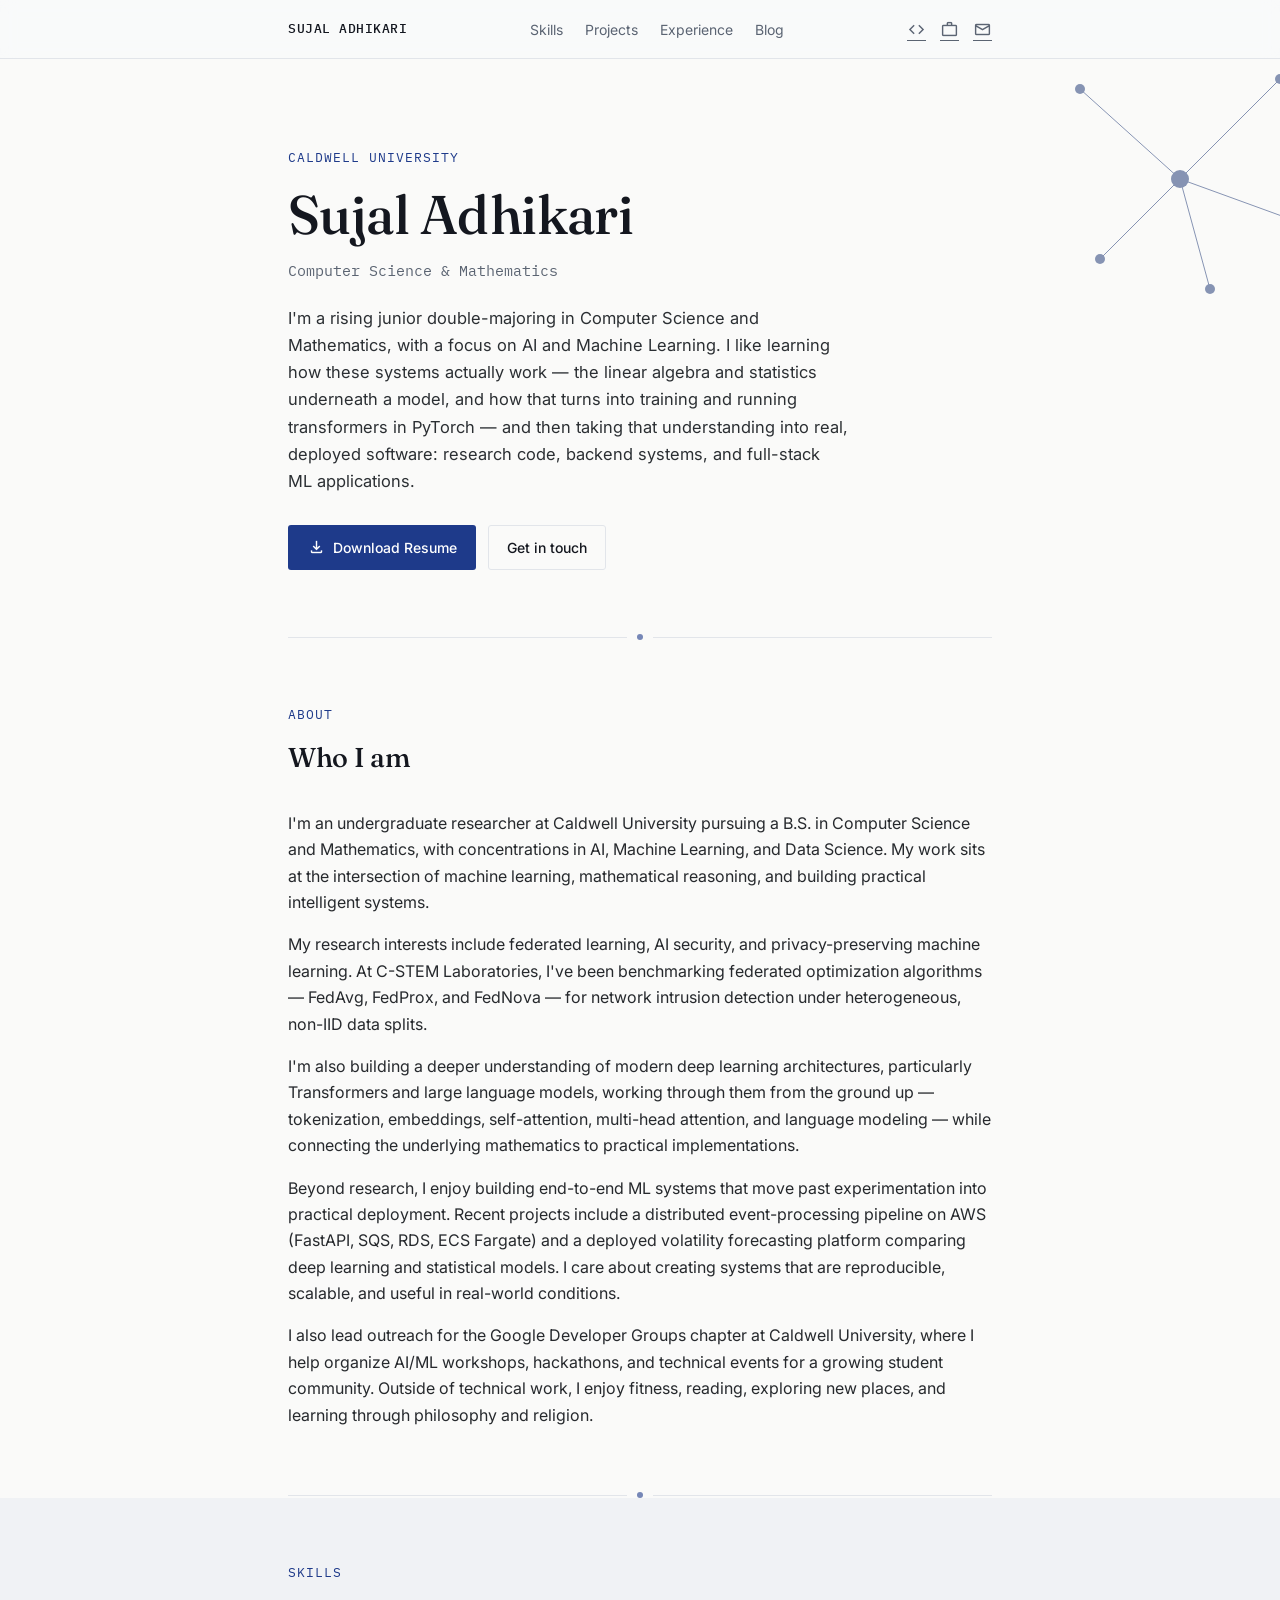
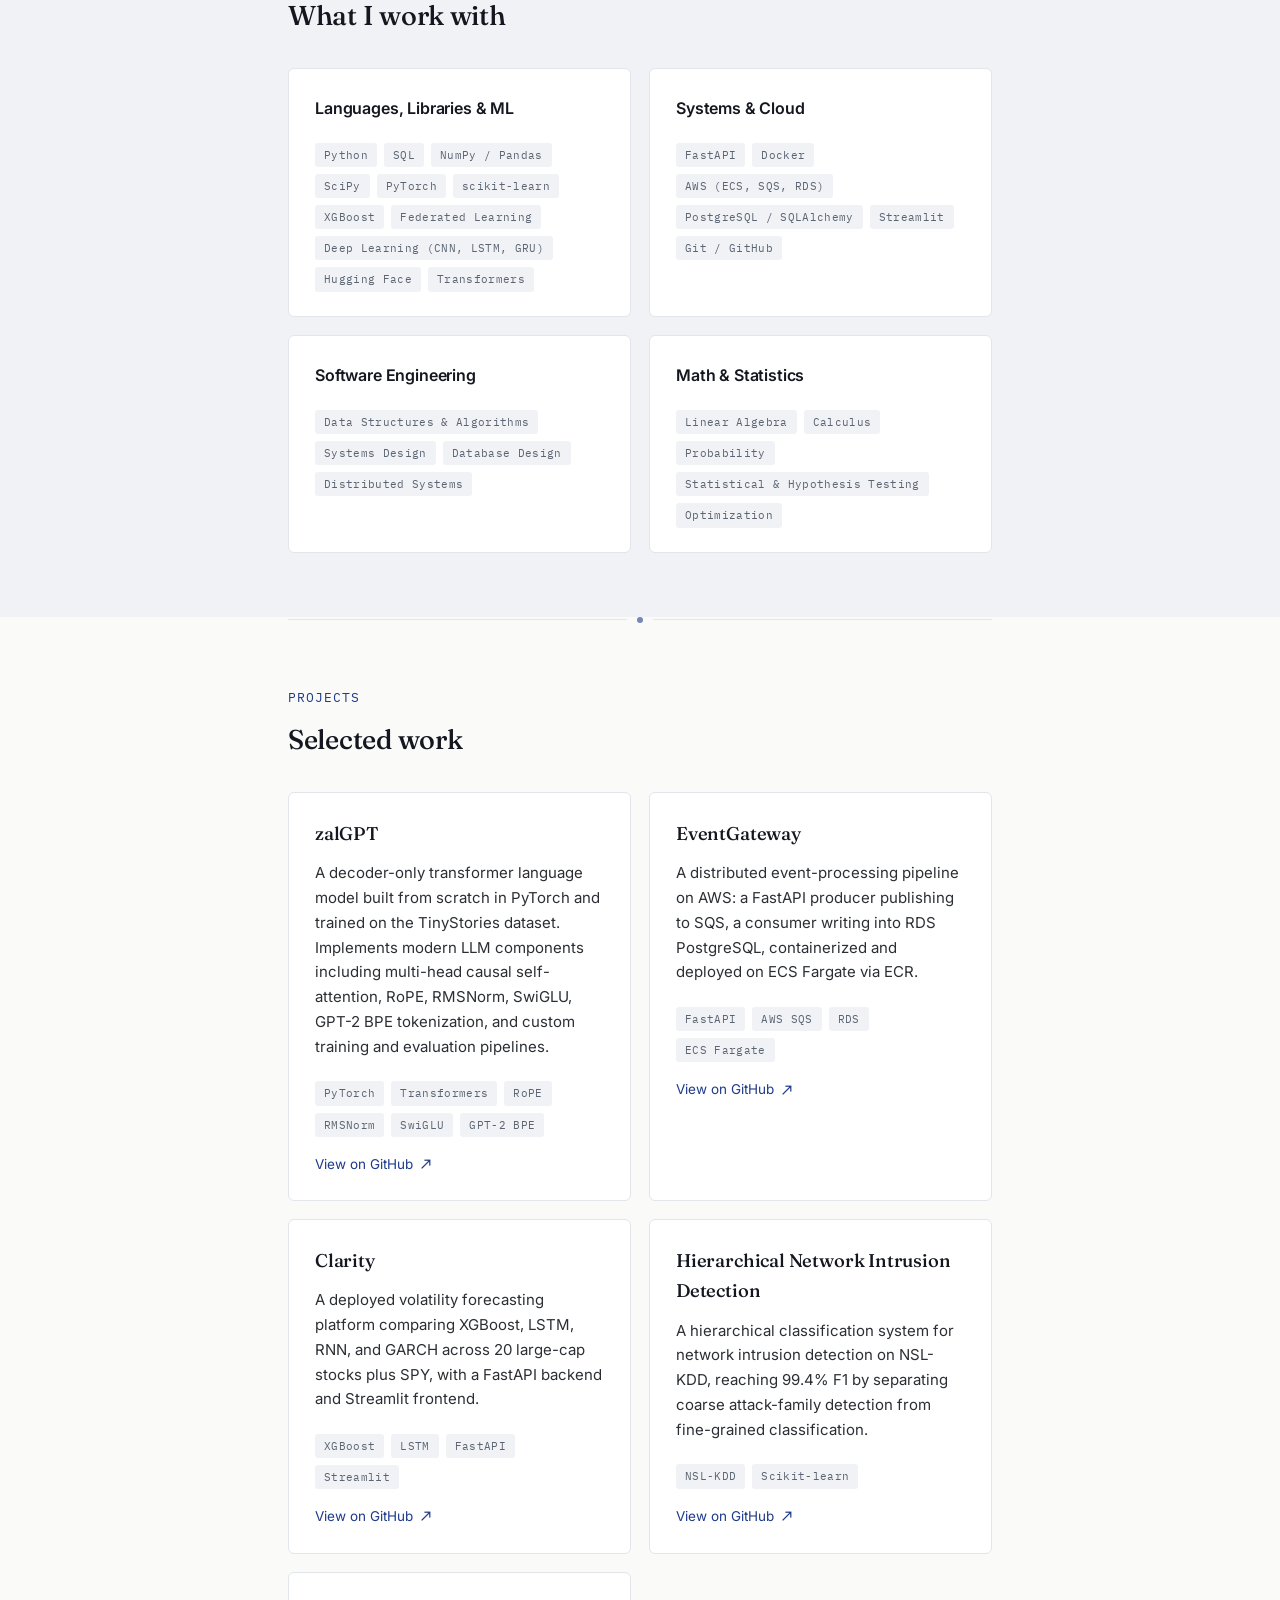
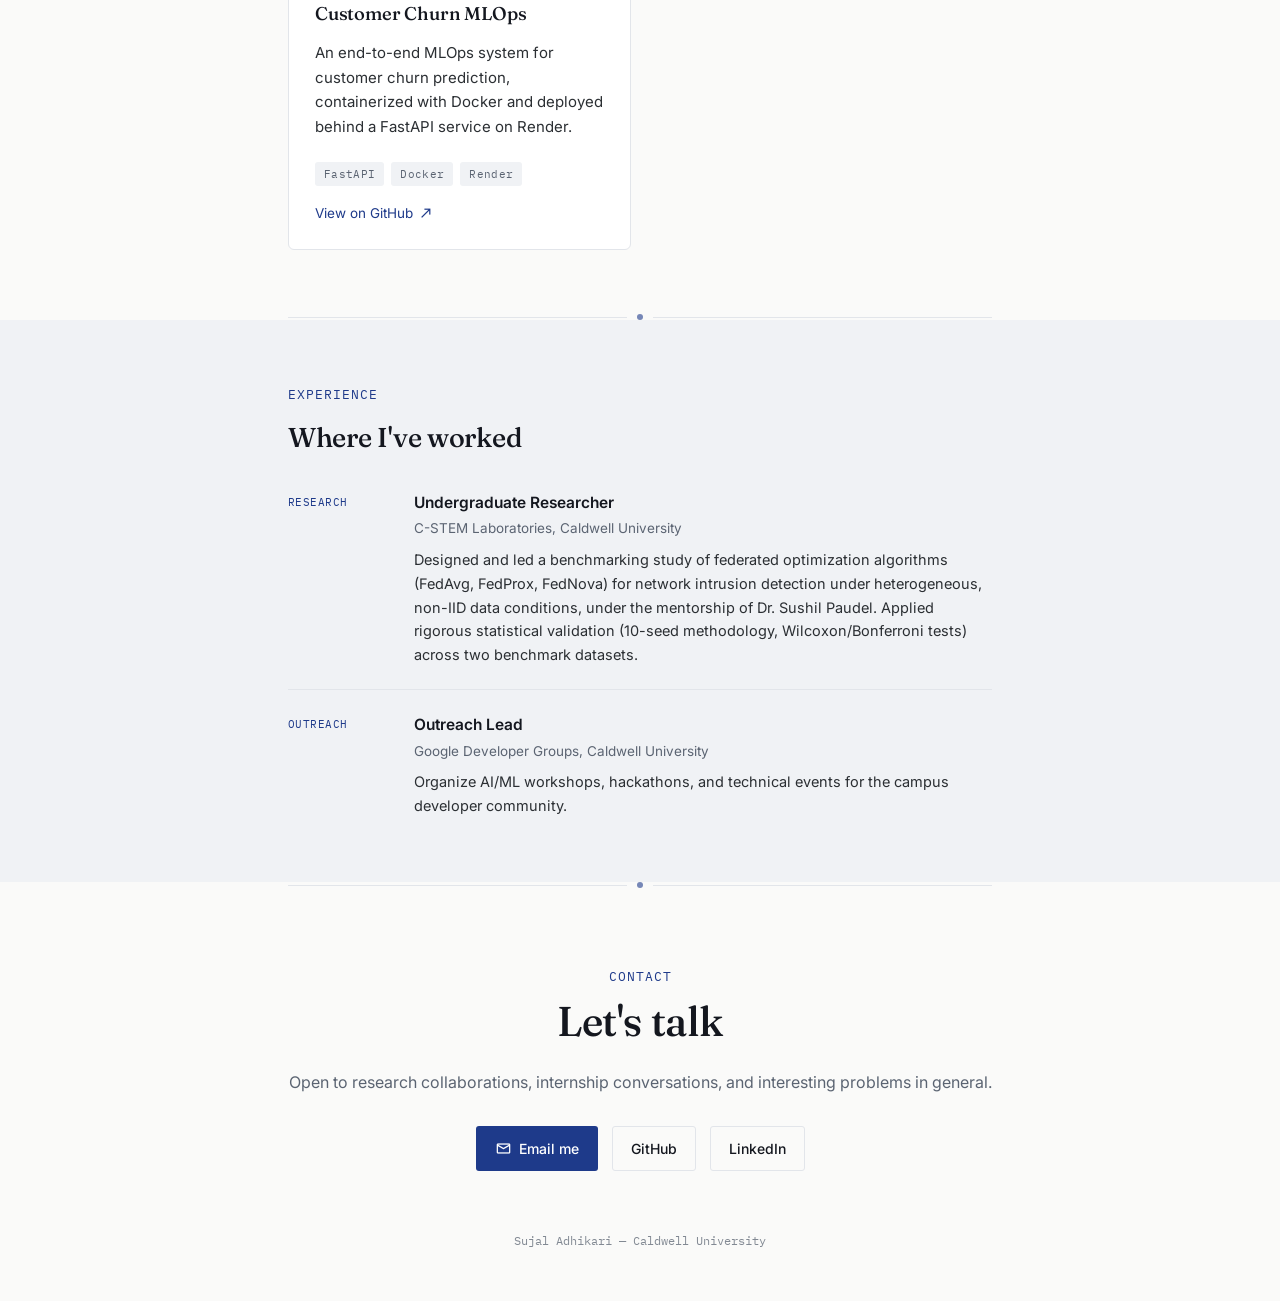
==== index.html @ 9b99e9af "nth for now" ====
<!DOCTYPE html>
<html lang="en">
<head>
<meta charset="UTF-8">
<meta name="viewport" content="width=device-width, initial-scale=1.0">
<title>Sujal Adhikari</title>
<meta name="description" content="Sujal Adhikari — Computer Science &amp; Mathematics student at Caldwell University.">

<link rel="preconnect" href="https://fonts.googleapis.com">
<link rel="preconnect" href="https://fonts.gstatic.com" crossorigin>
<link href="https://fonts.googleapis.com/css2?family=Fraunces:opsz,wght@9..144,400;9..144,500;9..144,600&family=Inter:wght@400;500;600&family=IBM+Plex+Mono:wght@400;500&display=swap" rel="stylesheet">
<link rel="stylesheet" href="https://fonts.googleapis.com/css2?family=Material+Symbols+Outlined:opsz,wght,FILL,GRAD@20,400,0,0" />

<link rel="stylesheet" href="style.css">
</head>
<body>

<header class="nav">
  <div class="nav-inner">
    <a href="#top" class="nav-name">SUJAL ADHIKARI</a>
    <nav>
      <ul class="nav-links">
        <li><a href="#skills">Skills</a></li>
        <li><a href="#projects">Projects</a></li>
        <li><a href="#experience">Experience</a></li>
        <li><a href="#blog">Blog</a></li>
      </ul>
    </nav>
    <div class="nav-icons">
      <a href="https://github.com/suzaladhikari" target="_blank" rel="noopener" aria-label="GitHub">
        <span class="material-symbols-outlined">code</span>
      </a>
      <a href="https://linkedin.com/in/sujaladhikari3" target="_blank" rel="noopener" aria-label="LinkedIn">
        <span class="material-symbols-outlined">work</span>
      </a>
      <a href="mailto:youremail@example.com" aria-label="Email">
        <span class="material-symbols-outlined">mail</span>
      </a>
    </div>
  </div>
</header>

<main id="top">

  <!-- HERO -->
  <section class="hero">
    <svg class="hero-net" viewBox="0 0 320 320" fill="none" xmlns="http://www.w3.org/2000/svg" aria-hidden="true">
      <line x1="160" y1="160" x2="60" y2="70" stroke="#28407A" stroke-width="1"/>
      <line x1="160" y1="160" x2="260" y2="60" stroke="#28407A" stroke-width="1"/>
      <line x1="160" y1="160" x2="270" y2="200" stroke="#28407A" stroke-width="1"/>
      <line x1="160" y1="160" x2="80" y2="240" stroke="#28407A" stroke-width="1"/>
      <line x1="160" y1="160" x2="190" y2="270" stroke="#28407A" stroke-width="1"/>
      <circle cx="160" cy="160" r="9" fill="#28407A"/>
      <circle cx="60" cy="70" r="5" fill="#28407A"/>
      <circle cx="260" cy="60" r="5" fill="#28407A"/>
      <circle cx="270" cy="200" r="5" fill="#28407A"/>
      <circle cx="80" cy="240" r="5" fill="#28407A"/>
      <circle cx="190" cy="270" r="5" fill="#28407A"/>
    </svg>
    <div class="wrap">
      <div class="eyebrow">Caldwell University</div>
      <h1>Sujal Adhikari</h1>
      <div class="role">Computer Science &amp; Mathematics</div>
      <p class="lede">
        I'm a rising junior double-majoring in Computer Science and Mathematics, with a focus on AI and
        Machine Learning. I like learning how these systems actually work — the linear algebra and
        statistics underneath a model, and how that turns into training and running transformers in
        PyTorch — and then taking that understanding into real, deployed software: research code,
        backend systems, and full-stack ML applications.
      </p>
      <div class="hero-actions">
        <a class="btn btn-primary" href="SujalAdhikari_Resume.pdf" download>
          <span class="material-symbols-outlined" aria-hidden="true">download</span>
          Download Resume
        </a>
        <a class="btn btn-secondary" href="#contact">Get in touch</a>
      </div>
    </div>
  </section>

  <div class="divider"><div class="line"></div><div class="node"></div><div class="line"></div></div>

  <!-- ABOUT -->
  <section id="about">
    <div class="wrap reveal">
      <div class="section-head">
        <div class="eyebrow">About</div>
        <h2>Who I am</h2>
      </div>

      <div class="about-body">
        <p>
          I'm an undergraduate researcher at Caldwell University pursuing a B.S. in Computer Science and
          Mathematics, with concentrations in AI, Machine Learning, and Data Science. My work sits at the
          intersection of machine learning, mathematical reasoning, and building practical intelligent systems.
        </p>
        <p>
          My research interests include federated learning, AI security, and privacy-preserving machine
          learning. At C-STEM Laboratories, I've been benchmarking federated optimization algorithms —
          FedAvg, FedProx, and FedNova — for network intrusion detection under heterogeneous, non-IID
          data splits.
        </p>
        <p>
          I'm also building a deeper understanding of modern deep learning architectures, particularly
          Transformers and large language models, working through them from the ground up — tokenization,
          embeddings, self-attention, multi-head attention, and language modeling — while connecting the
          underlying mathematics to practical implementations.
        </p>
        <p>
          Beyond research, I enjoy building end-to-end ML systems that move past experimentation into
          practical deployment. Recent projects include a distributed event-processing pipeline on AWS
          (FastAPI, SQS, RDS, ECS Fargate) and a deployed volatility forecasting platform comparing deep
          learning and statistical models. I care about creating systems that are reproducible, scalable,
          and useful in real-world conditions.
        </p>
        <p>
          I also lead outreach for the Google Developer Groups chapter at Caldwell University, where I help
          organize AI/ML workshops, hackathons, and technical events for a growing student community. Outside
          of technical work, I enjoy fitness, reading, exploring new places, and learning through philosophy
          and religion.
        </p>
      </div>
    </div>
  </section>

  <div class="divider"><div class="line"></div><div class="node"></div><div class="line"></div></div>

  <!-- SKILLS -->
  <section class="alt" id="skills">
    <div class="wrap reveal">
      <div class="section-head">
        <div class="eyebrow">Skills</div>
        <h2>What I work with</h2>
      </div>

      <div class="grid-2">
        <div class="card skill-card">
          <h3>Languages, Libraries &amp; ML</h3>
          <div class="tag-row">
            <span class="tag">Python</span><span class="tag">SQL</span>
            <span class="tag">NumPy / Pandas</span><span class="tag">SciPy</span>
            <span class="tag">PyTorch</span><span class="tag">scikit-learn</span>
            <span class="tag">XGBoost</span><span class="tag">Federated Learning</span>
            <span class="tag">Deep Learning (CNN, LSTM, GRU)</span><span class="tag">Hugging Face</span>
            <span class="tag">Transformers</span>
          </div>
        </div>
        <div class="card skill-card">
          <h3>Systems &amp; Cloud</h3>
          <div class="tag-row">
            <span class="tag">FastAPI</span><span class="tag">Docker</span>
            <span class="tag">AWS (ECS, SQS, RDS)</span><span class="tag">PostgreSQL / SQLAlchemy</span>
            <span class="tag">Streamlit</span><span class="tag">Git / GitHub</span>
          </div>
        </div>
        <div class="card skill-card">
          <h3>Software Engineering</h3>
          <div class="tag-row">
            <span class="tag">Data Structures &amp; Algorithms</span><span class="tag">Systems Design</span>
            <span class="tag">Database Design</span><span class="tag">Distributed Systems</span>
          </div>
        </div>
        <div class="card skill-card">
          <h3>Math &amp; Statistics</h3>
          <div class="tag-row">
            <span class="tag">Linear Algebra</span><span class="tag">Calculus</span>
            <span class="tag">Probability</span><span class="tag">Statistical &amp; Hypothesis Testing</span>
            <span class="tag">Optimization</span>
          </div>
        </div>
      </div>
    </div>
  </section>
  <div class="divider"><div class="line"></div><div class="node"></div><div class="line"></div></div>

  <!-- PROJECTS -->
  <section id="projects">
    <div class="wrap reveal">
      <div class="section-head">
        <div class="eyebrow">Projects</div>
        <h2>Selected work</h2>
      </div>

      <div class="grid-2">

        <div class="card">
          <h3>zalGPT</h3>
    <p>A decoder-only transformer language model built from scratch in PyTorch and trained on the TinyStories dataset. Implements modern LLM components including multi-head causal self-attention, RoPE, RMSNorm, SwiGLU, GPT-2 BPE tokenization, and custom training and evaluation pipelines.</p>
    <div class="tag-row">
      <span class="tag">PyTorch</span><span class="tag">Transformers</span>
      <span class="tag">RoPE</span><span class="tag">RMSNorm</span>
      <span class="tag">SwiGLU</span><span class="tag">GPT-2 BPE</span>
    </div>
    <a class="card-link" href="https://github.com/suzaladhikari/zalGPT" target="_blank" rel="noopener">
      View on GitHub <span class="material-symbols-outlined" style="font-size:16px; vertical-align:-3px;">north_east</span>
    </a>
  </div>


        <div class="card">
          <h3>EventGateway</h3>
          <p>A distributed event-processing pipeline on AWS: a FastAPI producer publishing to SQS,
             a consumer writing into RDS PostgreSQL, containerized and deployed on ECS Fargate via ECR.</p>
          <div class="tag-row">
            <span class="tag">FastAPI</span><span class="tag">AWS SQS</span>
            <span class="tag">RDS</span><span class="tag">ECS Fargate</span>
          </div>
          <a class="card-link" href="https://github.com/suzaladhikari" target="_blank" rel="noopener">
            View on GitHub <span class="material-symbols-outlined" style="font-size:16px; vertical-align:-3px;">north_east</span>
          </a>
        </div>

        <div class="card">
          <h3>Clarity</h3>
          <p>A deployed volatility forecasting platform comparing XGBoost, LSTM, RNN, and GARCH
             across 20 large-cap stocks plus SPY, with a FastAPI backend and Streamlit frontend.</p>
          <div class="tag-row">
            <span class="tag">XGBoost</span><span class="tag">LSTM</span>
            <span class="tag">FastAPI</span><span class="tag">Streamlit</span>
          </div>
          <a class="card-link" href="https://github.com/suzaladhikari/clarity" target="_blank" rel="noopener">
            View on GitHub <span class="material-symbols-outlined" style="font-size:16px; vertical-align:-3px;">north_east</span>
          </a>
        </div>

        <div class="card">
          <h3>Hierarchical Network Intrusion Detection</h3>
          <p>A hierarchical classification system for network intrusion detection on NSL-KDD,
             reaching 99.4% F1 by separating coarse attack-family detection from fine-grained classification.</p>
          <div class="tag-row">
            <span class="tag">NSL-KDD</span><span class="tag">Scikit-learn</span>
          </div>
          <a class="card-link" href="https://github.com/suzaladhikari" target="_blank" rel="noopener">
            View on GitHub <span class="material-symbols-outlined" style="font-size:16px; vertical-align:-3px;">north_east</span>
          </a>
        </div>

        <div class="card">
          <h3>Customer Churn MLOps</h3>
          <p>An end-to-end MLOps system for customer churn prediction, containerized with Docker
             and deployed behind a FastAPI service on Render.</p>
          <div class="tag-row">
            <span class="tag">FastAPI</span><span class="tag">Docker</span><span class="tag">Render</span>
          </div>
          <a class="card-link" href="https://github.com/suzaladhikari" target="_blank" rel="noopener">
            View on GitHub <span class="material-symbols-outlined" style="font-size:16px; vertical-align:-3px;">north_east</span>
          </a>
        </div>

      </div>
    </div>
  </section>

  <div class="divider"><div class="line"></div><div class="node"></div><div class="line"></div></div>

  <!-- EXPERIENCE -->
  <section class="alt" id="experience">
    <div class="wrap reveal">
      <div class="section-head">
        <div class="eyebrow">Experience</div>
        <h2>Where I've worked</h2>
      </div>

      <ul class="exp-list">
        <li class="exp-item">
          <div class="exp-tag">RESEARCH</div>
          <div class="exp-body">
            <h4>Undergraduate Researcher</h4>
            <div class="org">C-STEM Laboratories, Caldwell University</div>
            <p>Designed and led a benchmarking study of federated optimization algorithms (FedAvg, FedProx, FedNova)
               for network intrusion detection under heterogeneous, non-IID data conditions, under the mentorship of
               Dr. Sushil Paudel. Applied rigorous statistical validation (10-seed methodology, Wilcoxon/Bonferroni
               tests) across two benchmark datasets.</p>
          </div>
        </li>
        <li class="exp-item">
          <div class="exp-tag">OUTREACH</div>
          <div class="exp-body">
            <h4>Outreach Lead</h4>
            <div class="org">Google Developer Groups, Caldwell University</div>
            <p>Organize AI/ML workshops, hackathons, and technical events for the campus developer community.</p>
          </div>
        </li>
      </ul>
    </div>
  </section>

  <div class="divider"><div class="line"></div><div class="node"></div><div class="line"></div></div>

  <!-- BLOG -->
<!-- <section id="blog">
  <div class="wrap reveal">
    <div class="section-head">
      <div class="eyebrow">Blog</div>
    </div>

    <div class="blog-card">
      <div class="blog-header">
        <h3>Building a Transformer From Scratch: What Actually Makes a Difference?</h3>

        <button class="dropdown-btn" onclick="toggleSummary(this)">
          <span class="material-symbols-outlined">keyboard_arrow_down</span>
        </button>
      </div>

      <div class="blog-summary">
        <p>
          I compare different versions of my decoder-only transformer trained on
          TinyStories, testing architectural changes such as RoPE, RMSNorm, and
          SwiGLU to see how they affect training behavior and loss.
        </p>

        <a class="read-btn" href="transformer.html">
          Read article
          <span class="material-symbols-outlined">north_east</span>
        </a>
      </div>
    </div>
  </div>
</section> -->

</main>

<footer id="contact">
  <div class="wrap reveal">
    <div class="eyebrow">Contact</div>
    <h2>Let's talk</h2>
    <p>Open to research collaborations, internship conversations, and interesting problems in general.</p>
    <div class="contact-actions">
      <a class="btn btn-primary" href="mailto:youremail@example.com">
        <span class="material-symbols-outlined" style="font-size:17px; vertical-align:-3px;">mail</span> Email me
      </a>
      <a class="btn btn-secondary" href="https://github.com/suzaladhikari" target="_blank" rel="noopener">GitHub</a>
      <a class="btn btn-secondary" href="https://linkedin.com/in/sujaladhikari3" target="_blank" rel="noopener">LinkedIn</a>
    </div>
    <div class="foot-note">Sujal Adhikari — Caldwell University</div>
  </div>
</footer>

<script src="script.js"></script>

</body>
</html>
---- style.css ----
:root{
    --bg: #FAFAF9;
    --bg-alt: #F0F2F5;
    --text: #14171F;
    --text-muted: #5B6472;
    --accent: #1E3A8A;
    --accent-soft: #E8EDFB;
    --line: #E2E5EA;
    --max: 760px;
  }

  *{ box-sizing: border-box; }
  html{ scroll-behavior: smooth; }
  @media (prefers-reduced-motion: reduce){
    html{ scroll-behavior: auto; }
    *{ animation-duration: 0.001ms !important; animation-iteration-count: 1 !important; transition-duration: 0.001ms !important; }
  }

  body{
    margin:0;
    background: var(--bg);
    color: var(--text);
    font-family: 'Inter', sans-serif;
    font-size: 16px;
    line-height: 1.65;
    -webkit-font-smoothing: antialiased;
  }

  .material-symbols-outlined{
    font-variation-settings: 'opsz' 20, 'wght' 400, 'FILL' 0, 'GRAD' 0;
    font-size: 19px;
    vertical-align: -4px;
  }

  h1,h2,h3{
    font-family: 'Fraunces', serif;
    font-weight: 500;
    letter-spacing: -0.01em;
    margin: 0;
  }

  a{ color: inherit; }

  .wrap{
    max-width: var(--max);
    margin: 0 auto;
    padding: 0 28px;
  }

  .mono{ font-family: 'IBM Plex Mono', monospace; }

  .eyebrow{
    font-family: 'IBM Plex Mono', monospace;
    font-size: 12.5px;
    letter-spacing: 0.08em;
    text-transform: uppercase;
    color: var(--accent);
  }

  /* ---------- NAV ---------- */
  header.nav{
    position: sticky;
    top: 0;
    z-index: 50;
    background: rgba(249,250,251,0.86);
    backdrop-filter: blur(8px);
    border-bottom: 1px solid var(--line);
  }
  .nav-inner{
    max-width: var(--max);
    margin: 0 auto;
    padding: 16px 28px;
    display:flex;
    align-items:center;
    justify-content: space-between;
  }
  .nav-name{
    font-family: 'IBM Plex Mono', monospace;
    font-size: 13px;
    letter-spacing: 0.04em;
    font-weight: 500;
    text-decoration: none;
  }
  .nav-links{
    display:flex;
    gap: 22px;
    list-style:none;
    margin:0; padding:0;
  }
  .nav-links a{
    text-decoration:none;
    font-size: 14px;
    color: var(--text-muted);
    transition: color 0.15s ease;
  }
  .nav-links a:hover, .nav-links a:focus-visible{ color: var(--text); }
  .nav-icons{ display:flex; gap: 14px; align-items:center; }
  .nav-icons a{
    color: var(--text-muted);
    display:flex;
    transition: color 0.15s ease;
  }
  .nav-icons a:hover, .nav-icons a:focus-visible{ color: var(--accent); }

  @media (max-width: 560px){
    .nav-links{ display:none; }
  }

  a:focus-visible, button:focus-visible{
    outline: 2px solid var(--accent);
    outline-offset: 3px;
    border-radius: 2px;
  }

  /* ---------- HERO ---------- */
  .hero{
    position: relative;
    padding: 88px 0 64px;
    overflow: hidden;
  }
  .hero-net{
    position: absolute;
    top: -40px;
    right: -60px;
    width: 320px;
    height: 320px;
    opacity: 0.55;
    pointer-events: none;
  }
  @media (max-width: 700px){ .hero-net{ display:none; } }

  .hero .eyebrow{ margin-bottom: 18px; }
  .hero h1{
    font-size: clamp(2.4rem, 6vw, 3.4rem);
    line-height: 1.08;
  }
  .hero .role{
    margin-top: 14px;
    font-family: 'IBM Plex Mono', monospace;
    font-size: 14.5px;
    color: var(--text-muted);
  }
  .hero p.lede{
    margin-top: 22px;
    max-width: 56ch;
    color: #2B2F33;
    font-size: 16.5px;
  }
  .hero-actions{
    margin-top: 30px;
    display:flex;
    gap: 12px;
    flex-wrap: wrap;
  }
  .btn{
    display:inline-flex;
    align-items:center;
    gap: 7px;
    padding: 10px 18px;
    border-radius: 3px;
    font-size: 14px;
    text-decoration:none;
    font-family: 'Inter', sans-serif;
    font-weight: 500;
    border: 1px solid transparent;
    transition: all 0.15s ease;
  }
  .btn-primary{
    background: var(--accent);
    color: #fff;
  }
  .btn-primary:hover{ background: #1E3560; }
  .btn-secondary{
    border-color: var(--line);
    color: var(--text);
  }
  .btn-secondary:hover{ border-color: var(--accent); color: var(--accent); }

  .hero > .wrap > *{ animation: rise 0.7s ease both; }
  .hero .eyebrow{ animation-delay: 0.02s; }
  .hero h1{ animation-delay: 0.08s; }
  .hero .role{ animation-delay: 0.14s; }
  .hero p.lede{ animation-delay: 0.2s; }
  .hero-actions{ animation-delay: 0.26s; }
  @keyframes rise{
    from{ opacity:0; transform: translateY(10px); }
    to{ opacity:1; transform: translateY(0); }
  }

  /* ---------- DIVIDER ---------- */
  .divider{
    display:flex;
    align-items:center;
    gap: 10px;
    max-width: var(--max);
    margin: 0 auto;
    padding: 0 28px;
  }
  .divider .line{ flex:1; height:1px; background: var(--line); }
  .divider .node{
    width:6px; height:6px; border-radius:50%;
    background: var(--accent);
    opacity: 0.6;
    flex-shrink:0;
  }
  /*--BLOGS-*/
  .blog-card {
  position: relative;
  padding: 24px;
  border: 1px solid rgba(255,255,255,0.1);
  border-radius: 14px;
}

.blog-header {
  display: flex;
  justify-content: space-between;
  align-items: center;
  gap: 20px;
}

.blog-header h3 {
  margin: 0;
}

.dropdown-btn {
  background: none;
  border: none;
  cursor: pointer;
  padding: 4px;
}

.dropdown-btn span {
  transition: transform 0.3s ease;
}

.blog-summary {
  max-height: 0;
  overflow: hidden;
  opacity: 0;
  transition:
    max-height 0.4s ease,
    opacity 0.3s ease,
    margin-top 0.3s ease;
}

.blog-summary.open {
  max-height: 250px;
  opacity: 1;
  margin-top: 16px;
}

.dropdown-btn.open span {
  transform: rotate(180deg);
}

.read-btn {
  margin-top: 14px;
  display: inline-flex;
  align-items: center;
  gap: 6px;
  cursor: pointer;
  color: var(--accent);
  text-decoration: none;
  font-size: 13.5px;
  border-bottom: 1px solid transparent;
}

.read-btn:hover {
  border-bottom-color: var(--accent);
}

  /* ---------- SECTIONS ---------- */
  section{ padding: 64px 0; }
  section.alt{ background: var(--bg-alt); }
  .section-head{ margin-bottom: 30px; }
  .section-head h2{ font-size: 1.7rem; margin-top: 10px; }

  .reveal{
    opacity:0;
    transform: translateY(14px);
    transition: opacity 0.6s ease, transform 0.6s ease;
  }
  .reveal.is-visible{ opacity:1; transform: translateY(0); }

  /* about */
  .about-body p{ margin: 0 0 16px; color: #26292D; }
  .about-body p:last-child{ margin-bottom:0; }

  /* cards */
  .card{
    background: #fff;
    border: 1px solid var(--line);
    border-radius: 6px;
    padding: 26px 26px 24px;
    margin-bottom: 18px;
  }
  .card:last-child{ margin-bottom:0; }
  .card-top{
    display:flex;
    justify-content: space-between;
    align-items:flex-start;
    gap: 14px;
    flex-wrap: wrap;
  }
  .card h3{ font-size: 1.15rem; }
  .tag{
    display:inline-block;
    font-family: 'IBM Plex Mono', monospace;
    font-size: 11px;
    letter-spacing: 0.03em;
    padding: 3px 9px;
    border-radius: 3px;
    background: var(--accent-soft);
    color: var(--accent);
    white-space: nowrap;
  }
  .card p{ margin: 12px 0 0; color: #2B2F33; font-size: 15px; }
  .tag-row{ margin-top: 16px; display:flex; flex-wrap:wrap; gap:7px; }
  .tag-row .tag{ background: var(--bg-alt); color: var(--text-muted); }
  .card-link{
    margin-top: 16px;
    display:inline-flex;
    align-items:center;
    gap: 5px;
    font-size: 13.5px;
    text-decoration:none;
    color: var(--accent);
    border-bottom: 1px solid transparent;
  }
  .card-link:hover{ border-bottom-color: var(--accent); }

  .grid-2{
    display:grid;
    grid-template-columns: 1fr 1fr;
    gap: 18px;
  }
  @media (max-width: 640px){
    .grid-2{ grid-template-columns: 1fr; }
  }
  .grid-2 .card{ margin-bottom:0; display:flex; flex-direction:column; }

  /* skills */
  .skill-card h3{ font-size: 1rem; font-family: 'Inter', sans-serif; font-weight: 600; }

  /* experience list */
  .exp-list{ list-style:none; margin:0; padding:0; }
  .exp-item{
    display:grid;
    grid-template-columns: 108px 1fr;
    gap: 18px;
    padding: 22px 0;
    border-bottom: 1px solid var(--line);
  }
  .exp-item:first-child{ padding-top:0; }
  .exp-item:last-child{ border-bottom:none; padding-bottom:0; }
  .exp-tag{
    font-family: 'IBM Plex Mono', monospace;
    font-size: 11px;
    letter-spacing: 0.04em;
    color: var(--accent);
    padding-top: 3px;
  }
  .exp-body h4{
    font-family: 'Inter', sans-serif;
    font-weight: 600;
    font-size: 15.5px;
    margin: 0 0 2px;
  }
  .exp-body .org{
    font-size: 13.5px;
    color: var(--text-muted);
    margin-bottom: 8px;
  }
  .exp-body p{ margin:0; color: #2B2F33; font-size: 14.5px; }
  @media (max-width: 560px){
    .exp-item{ grid-template-columns: 1fr; gap: 4px; }
  }

  /* blog */
  .blog-placeholder{
    border: 1px dashed var(--line);
    border-radius: 6px;
    padding: 42px 26px;
    text-align:center;
    color: var(--text-muted);
  }
  .blog-placeholder .mono{ font-size: 13px; letter-spacing: 0.03em; }

  /* footer / contact */
  footer{ padding: 78px 0 50px; text-align:center; }
  footer h2{ font-size: clamp(2rem, 5vw, 2.6rem); }
  footer p{ color: var(--text-muted); margin-top: 14px; }
  .contact-actions{
    margin-top: 30px;
    display:flex;
    justify-content:center;
    gap: 14px;
    flex-wrap: wrap;
  }
  .foot-note{
    margin-top: 60px;
    font-family: 'IBM Plex Mono', monospace;
    font-size: 12px;
    color: var(--text-muted);
    opacity: 0.75;
  }

/* ---------- ARTICLE PAGES ---------- */
.blog-hero{
  padding:82px 0 40px;
}
.blog-hero .eyebrow{ margin-bottom:16px; }
.blog-hero h1{
  font-size:clamp(2.5rem, 7vw, 4rem);
  line-height:1.05;
}
.blog-hero p{
  max-width:56ch;
  color:var(--text-muted);
  margin:20px 0 0;
}

.divider{
  display:flex;
  align-items:center;
  gap:10px;
  max-width:var(--max);
  margin:0 auto;
  padding:0 28px;
}
.divider .line{ flex:1; height:1px; background:var(--line); }
.divider .node{
  width:6px;
  height:6px;
  border-radius:50%;
  background:var(--accent);
  opacity:.6;
}

article{
  padding:54px 0 80px;
}
.article-meta{
  display:flex;
  gap:10px;
  flex-wrap:wrap;
  margin-bottom:20px;
  font-family:'IBM Plex Mono', monospace;
  font-size:12px;
  color:var(--text-muted);
}
.article-title{
  font-size:clamp(2rem, 5vw, 3rem);
  line-height:1.12;
}
.article-deck{
  margin:20px 0 0;
  font-size:17px;
  color:#2B2F33;
  max-width:62ch;
}
.article-body{
  margin-top:42px;
}
.article-body p{
  margin:0 0 20px;
  color:#252932;
}
.article-body h2{
  font-size:1.65rem;
  margin:44px 0 16px;
}
.article-body h3{
  font-size:1.2rem;
  margin:32px 0 12px;
}
.callout{
  border-left:3px solid var(--accent);
  background:var(--accent-soft);
  padding:18px 20px;
  margin:30px 0;
  border-radius:4px;
}
.callout p{ margin:0; }
.tag-row{
  display:flex;
  flex-wrap:wrap;
  gap:7px;
  margin-top:22px;
}
.tag{
  display:inline-block;
  font-family:'IBM Plex Mono', monospace;
  font-size:11px;
  letter-spacing:0.03em;
  padding:3px 9px;
  border-radius:3px;
  background:var(--bg-alt);
  color:var(--text-muted);
}
.back-link{
  display:inline-flex;
  align-items:center;
  gap:6px;
  margin-top:44px;
  font-size:14px;
  color:var(--accent);
  text-decoration:none;
  border-bottom:1px solid transparent;
}
.back-link:hover{ border-bottom-color:var(--accent); }

.article-footer{
  border-top: 1px solid var(--line);
  padding: 38px 0 46px;
  color: var(--text-muted);
  font-family: 'IBM Plex Mono', monospace;
  font-size: 12px;
  text-align: left;
}
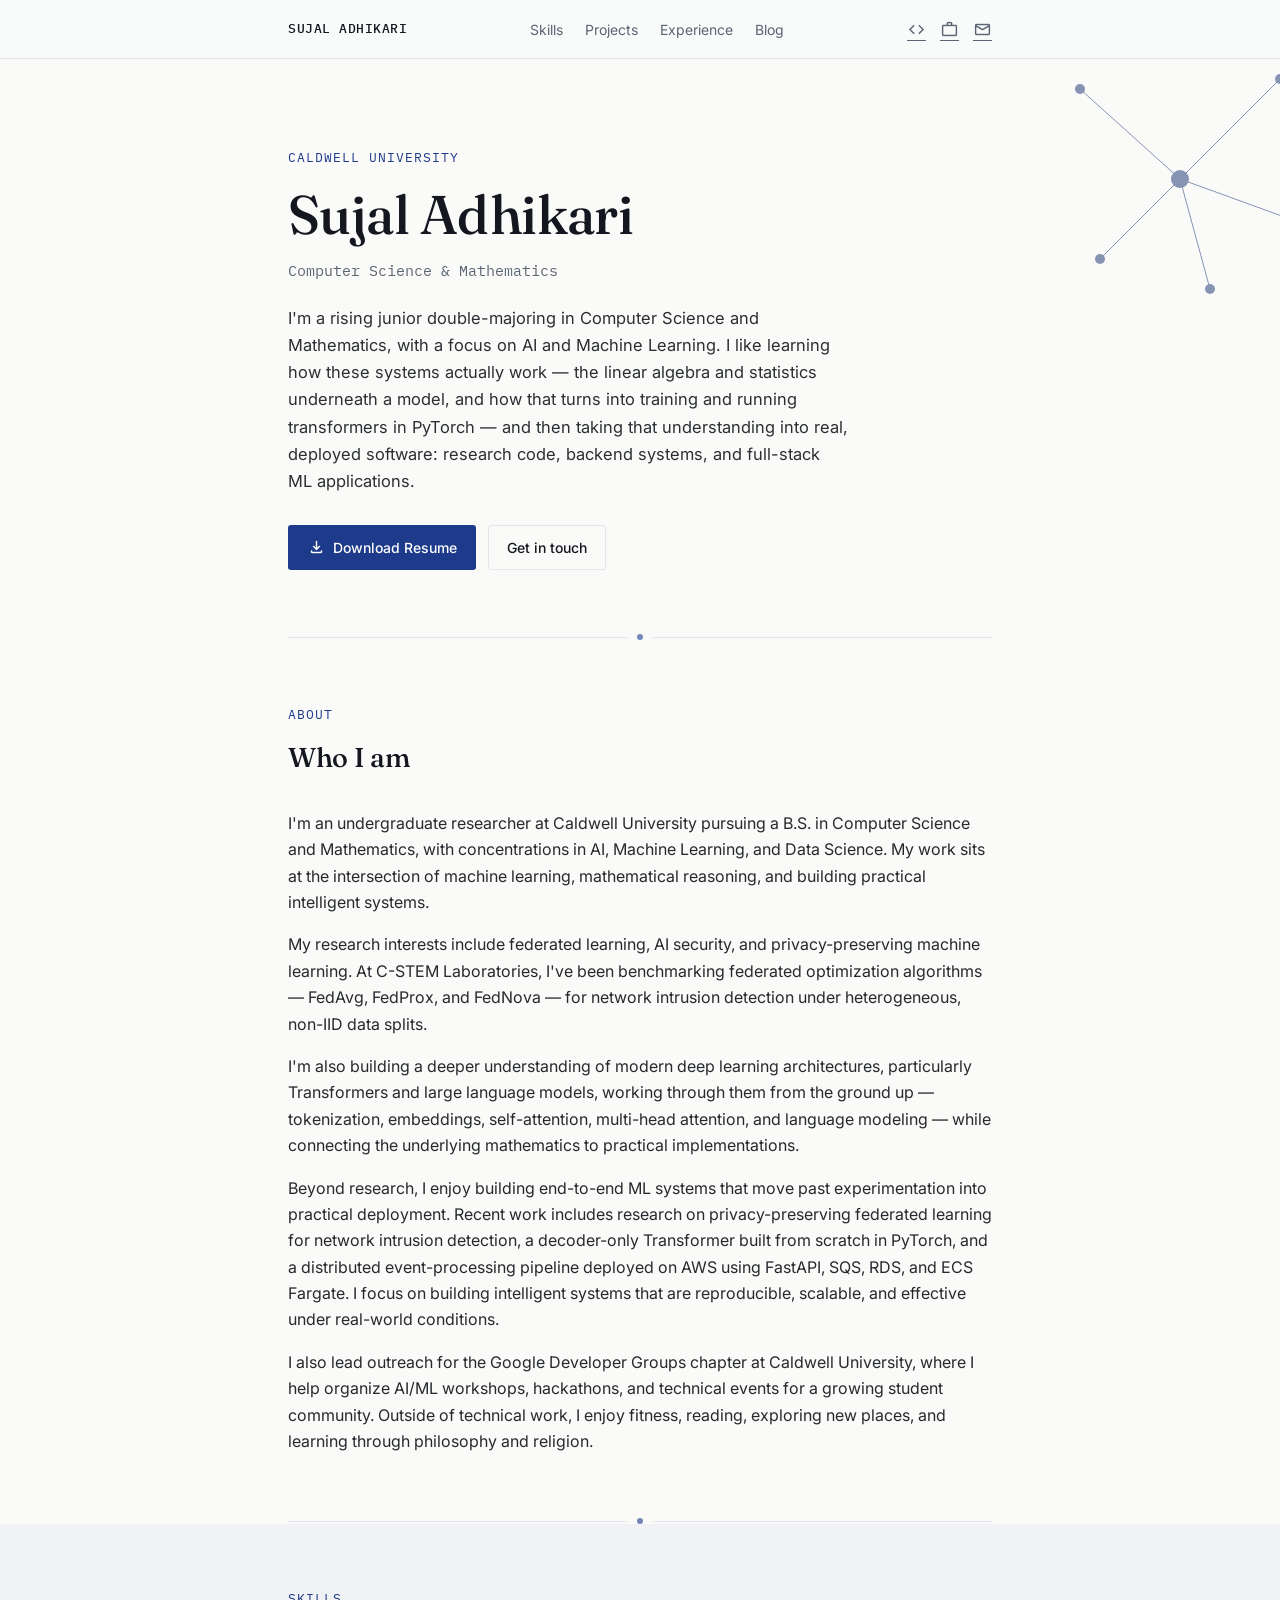
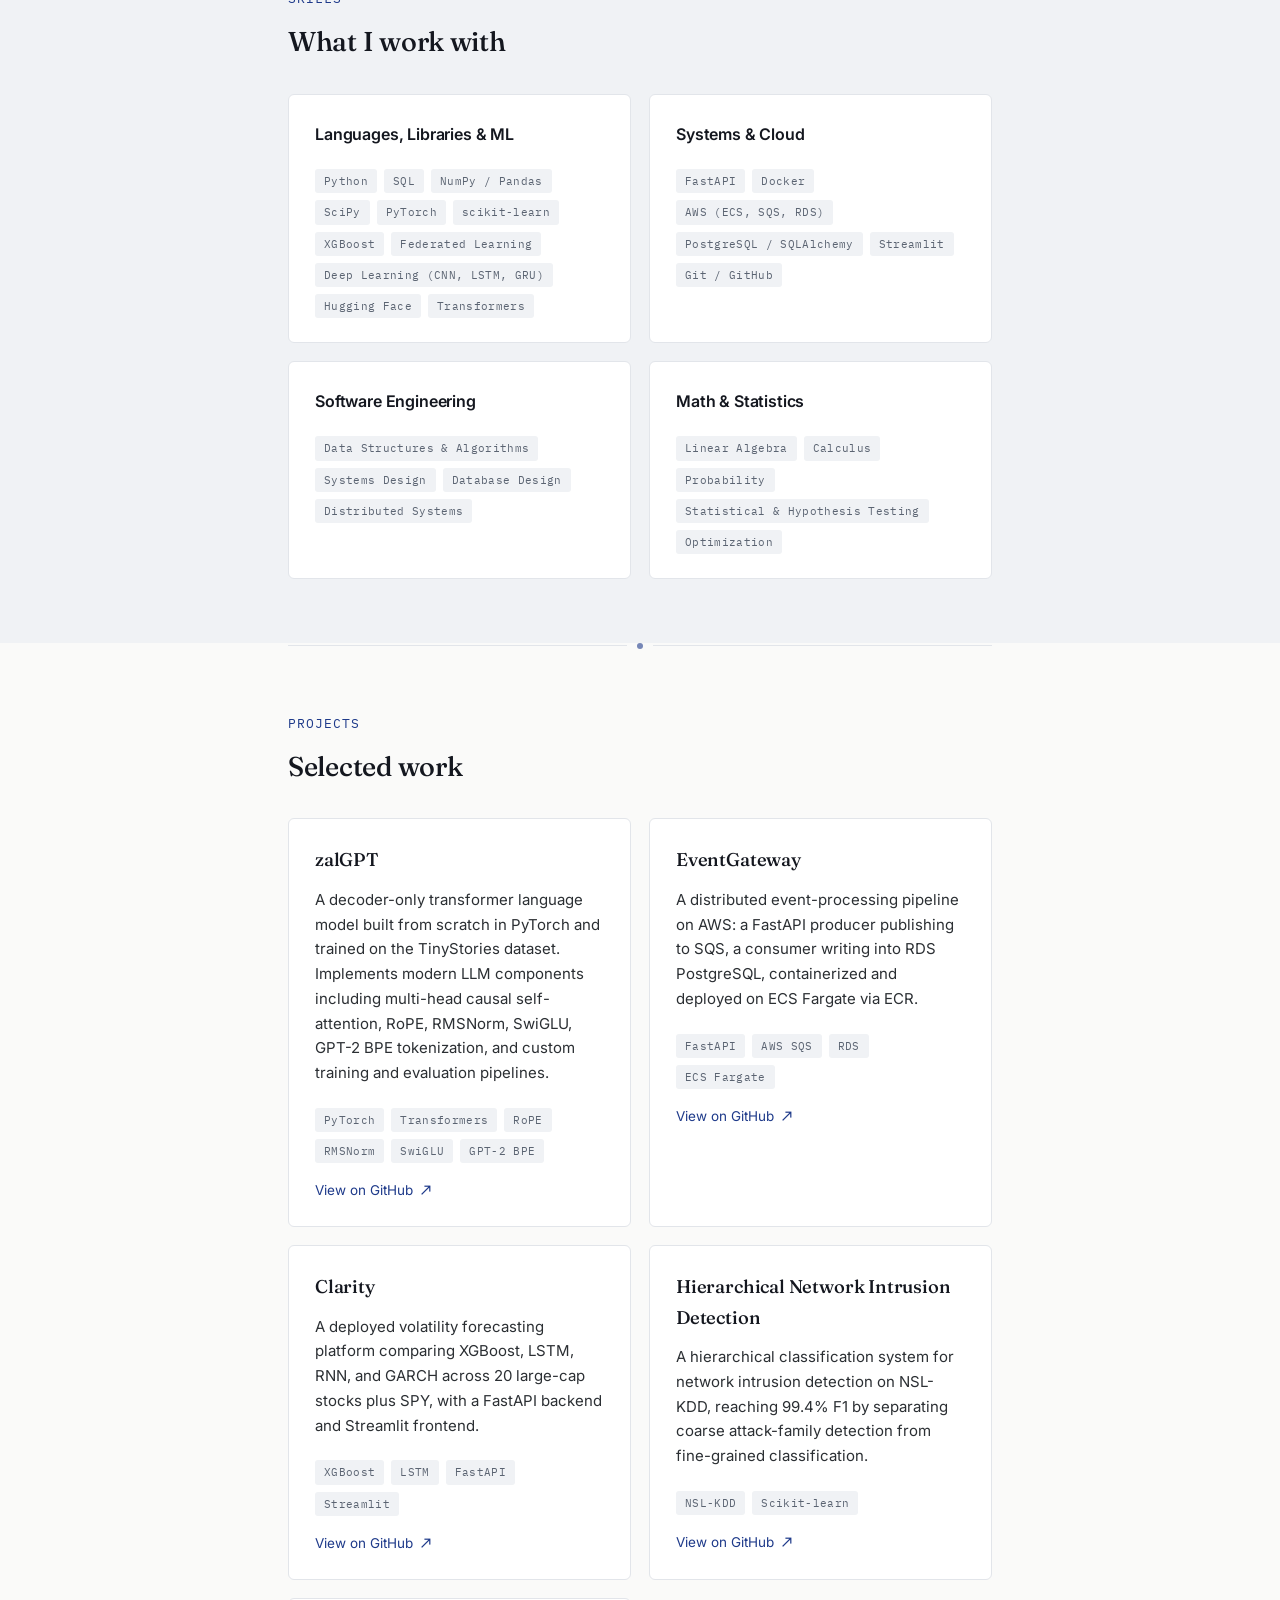
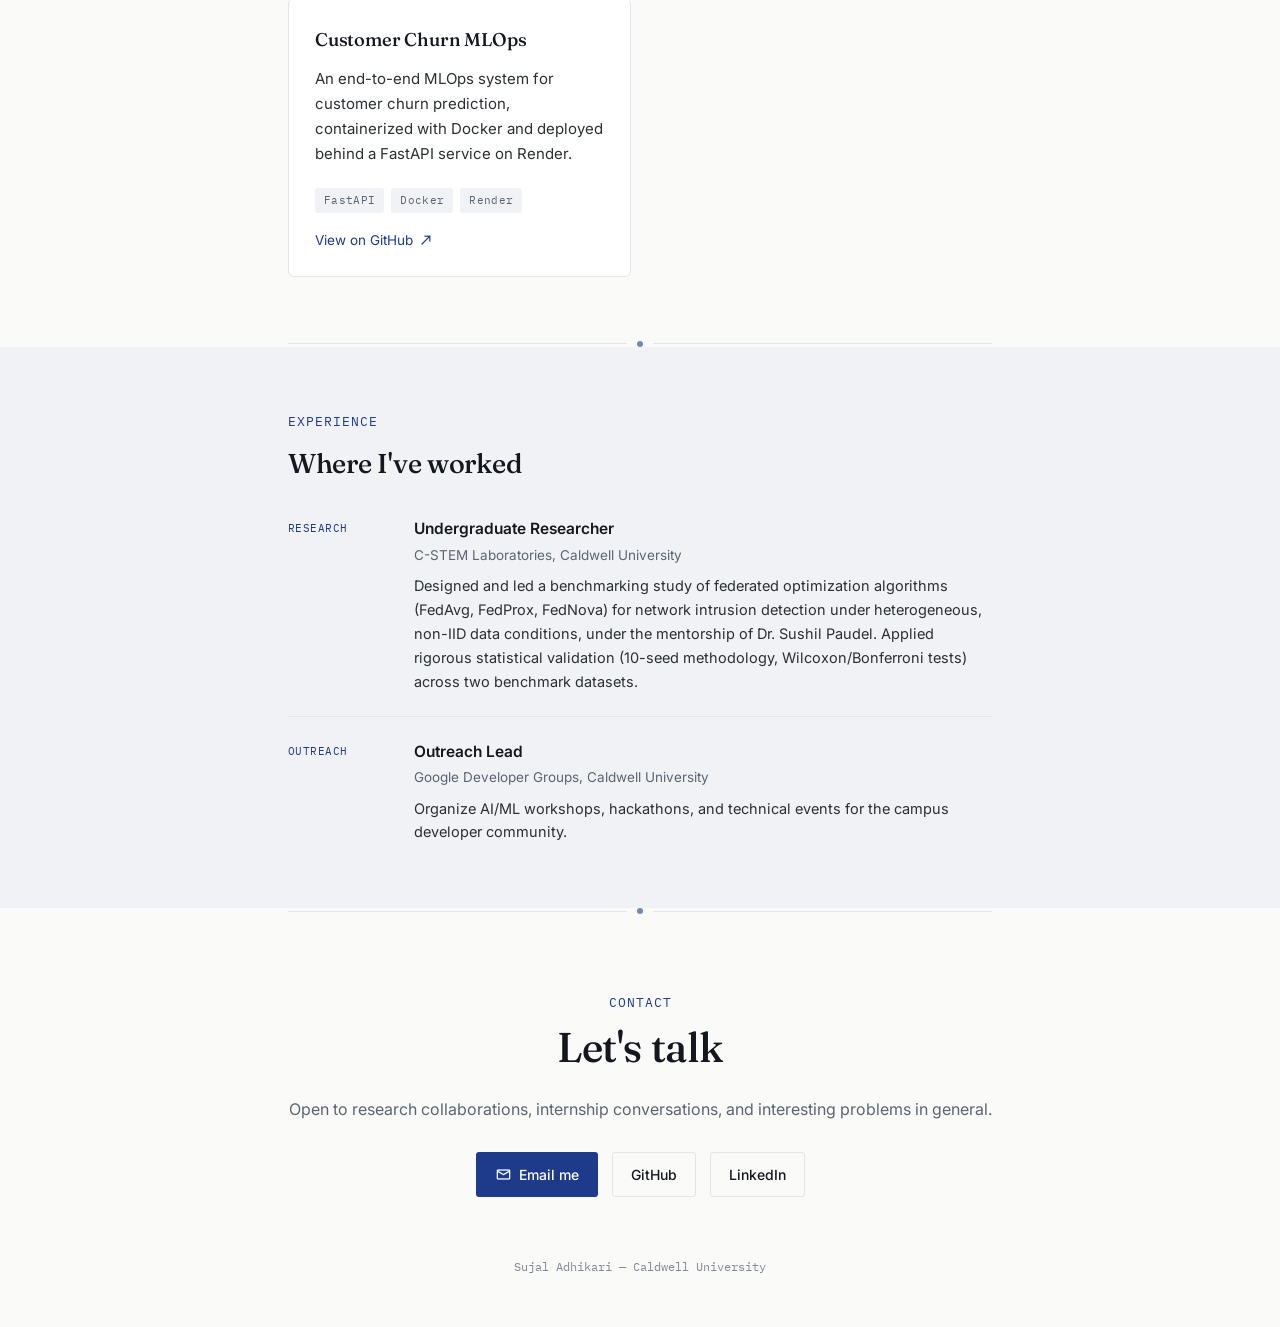
==== commit f062baef: "updated image" ====
--- a/index.html
+++ b/index.html
@@ -8,6 +8,7 @@
 
 <link rel="preconnect" href="https://fonts.googleapis.com">
 <link rel="preconnect" href="https://fonts.gstatic.com" crossorigin>
+<link rel="icon" type="image/svg+xml" href="favicon.svg">
 <link href="https://fonts.googleapis.com/css2?family=Fraunces:opsz,wght@9..144,400;9..144,500;9..144,600&family=Inter:wght@400;500;600&family=IBM+Plex+Mono:wght@400;500&display=swap" rel="stylesheet">
 <link rel="stylesheet" href="https://fonts.googleapis.com/css2?family=Material+Symbols+Outlined:opsz,wght,FILL,GRAD@20,400,0,0" />
 
@@ -108,10 +109,8 @@
         </p>
         <p>
           Beyond research, I enjoy building end-to-end ML systems that move past experimentation into
-          practical deployment. Recent projects include a distributed event-processing pipeline on AWS
-          (FastAPI, SQS, RDS, ECS Fargate) and a deployed volatility forecasting platform comparing deep
-          learning and statistical models. I care about creating systems that are reproducible, scalable,
-          and useful in real-world conditions.
+          practical deployment. Recent work includes research on privacy-preserving federated learning for network intrusion detection, a decoder-only Transformer built from scratch in PyTorch, and a distributed event-processing pipeline deployed on AWS using FastAPI, SQS, RDS, and ECS Fargate. I focus on building intelligent systems that are reproducible, scalable, and effective under real-world conditions.
+
         </p>
         <p>
           I also lead outreach for the Google Developer Groups chapter at Caldwell University, where I help
